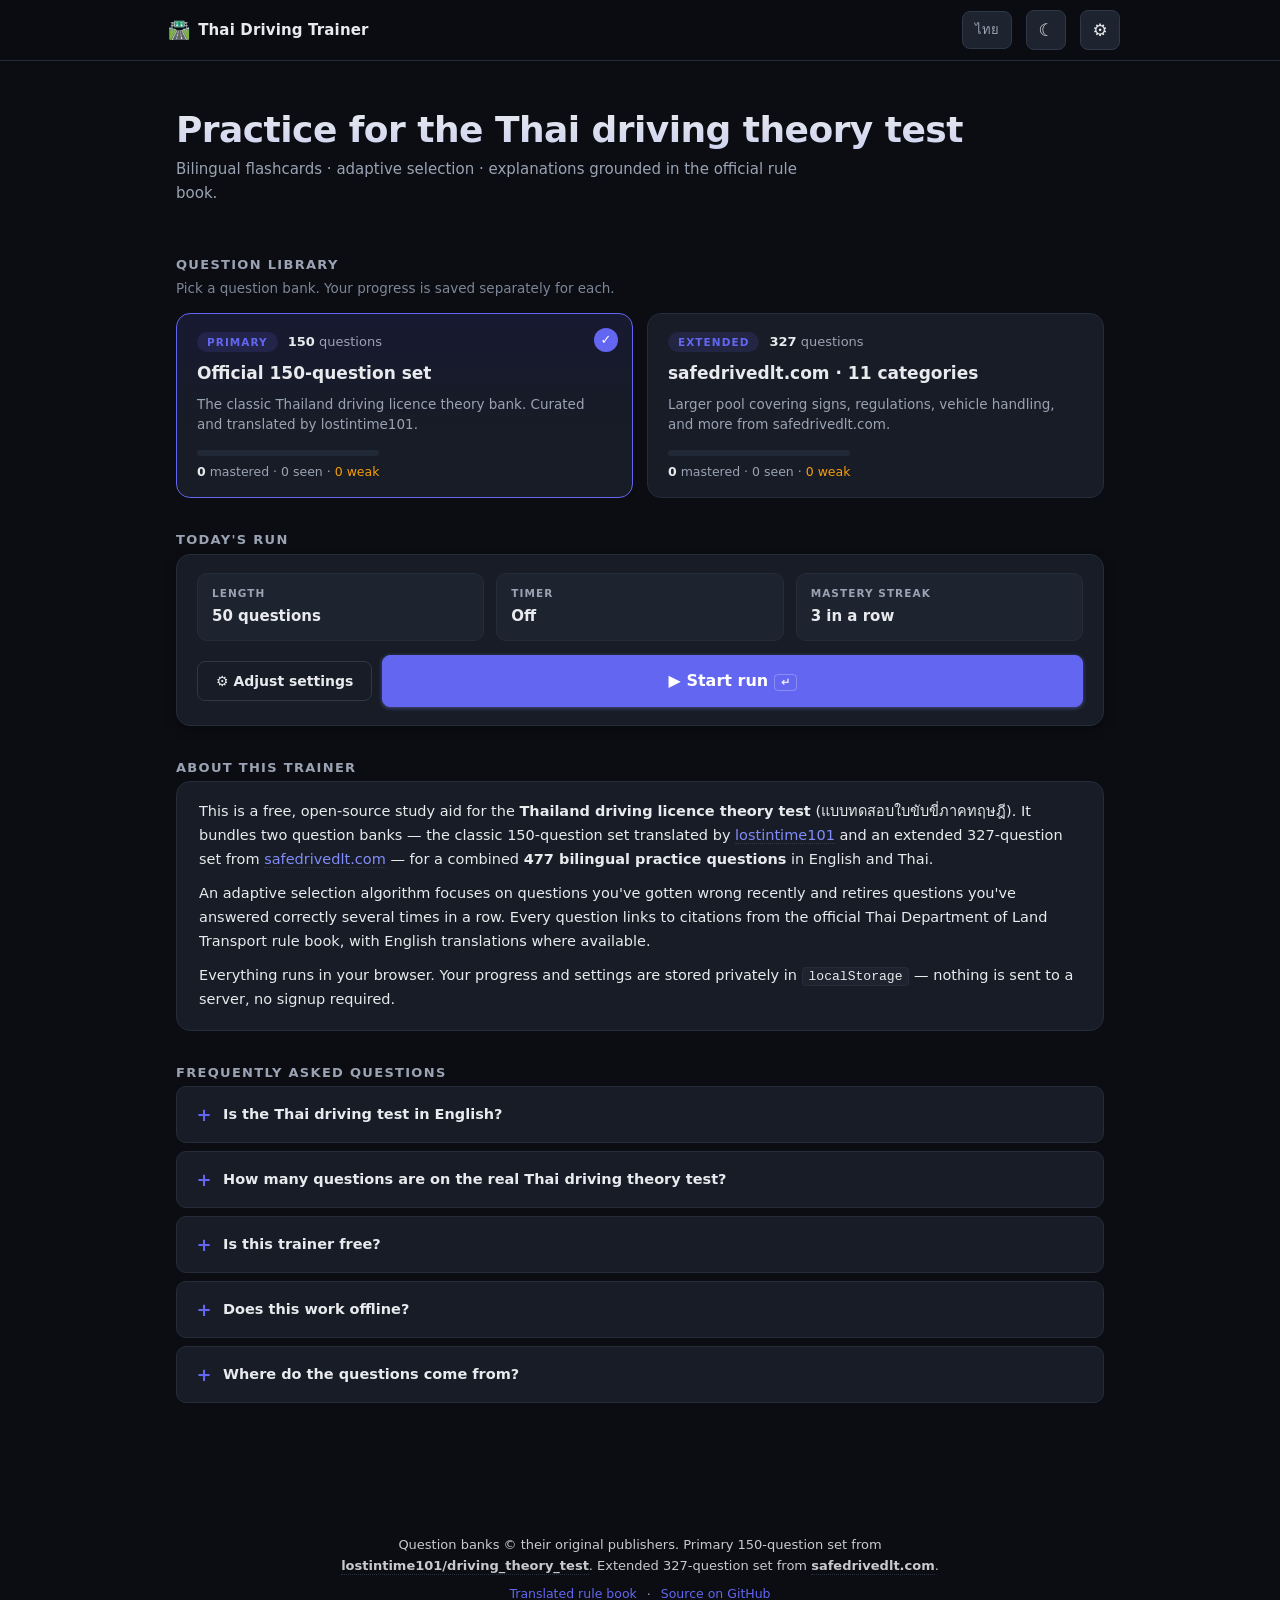
==== docs/index.html @ e51fa74f "Publish GitHub Pages from docs" ====
<!doctype html>
<html lang=en>
<head>
<meta charset=utf-8>
<meta name=viewport content="width=device-width,initial-scale=1,viewport-fit=cover">
<meta name=color-scheme content="dark light">
<meta name=theme-color content="#0b0d12" media="(prefers-color-scheme: dark)">
<meta name=theme-color content="#f5f6fa" media="(prefers-color-scheme: light)">

<title>Thai Driving Trainer — Free bilingual Thailand driving licence theory test practice</title>
<meta name=description content="Free bilingual (Thai / English) practice for the Thailand driving licence theory test. 477 questions across two banks, adaptive flashcards, explanations grounded in the official rule book. Works offline, no signup.">
<meta name=keywords content="Thai driving test, Thailand driving licence, ใบขับขี่, แบบทดสอบใบขับขี่, driving theory test Thailand, Thai driving practice, bilingual driving test, ข้อสอบใบขับขี่, safedrivedlt, free driving quiz Thailand">
<meta name=author content="Rawgeek">
<meta name=robots content="index,follow,max-image-preview:large">
<link rel=canonical href="https://rawgeek.github.io/thai-driving-test/">
<link rel="alternate" hreflang="en" href="https://rawgeek.github.io/thai-driving-test/">
<link rel="alternate" hreflang="th" href="https://rawgeek.github.io/thai-driving-test/">
<link rel="alternate" hreflang="x-default" href="https://rawgeek.github.io/thai-driving-test/">

<!-- Open Graph -->
<meta property="og:type" content="website">
<meta property="og:site_name" content="Thai Driving Trainer">
<meta property="og:title" content="Thai Driving Trainer — Free bilingual Thailand driving licence test practice">
<meta property="og:description" content="477 bilingual practice questions for the Thailand driving licence theory test. Adaptive flashcards, rule-book citations, light & dark mode. Free, no signup.">
<meta property="og:url" content="https://rawgeek.github.io/thai-driving-test/">
<meta property="og:locale" content="en_US">
<meta property="og:locale:alternate" content="th_TH">
<meta property="og:image" content="https://rawgeek.github.io/thai-driving-test/og-image.png">
<meta property="og:image:width" content="1200">
<meta property="og:image:height" content="630">
<meta property="og:image:alt" content="Thai Driving Trainer — bilingual Thailand driving licence theory test">

<!-- Twitter -->
<meta name="twitter:card" content="summary_large_image">
<meta name="twitter:title" content="Thai Driving Trainer — Free bilingual Thailand driving test practice">
<meta name="twitter:description" content="477 bilingual practice questions, adaptive flashcards, rule-book citations. Free, no signup.">
<meta name="twitter:image" content="https://rawgeek.github.io/thai-driving-test/og-image.png">

<link rel=stylesheet href=styles.css>
<link rel="icon" href="favicon.svg" type="image/svg+xml">
<link rel="apple-touch-icon" href="apple-touch-icon.png">
<link rel="manifest" href="manifest.webmanifest">

<script type="application/ld+json">
{
  "@context": "https://schema.org",
  "@graph": [
    {
      "@type": "WebSite",
      "@id": "https://rawgeek.github.io/thai-driving-test/#website",
      "url": "https://rawgeek.github.io/thai-driving-test/",
      "name": "Thai Driving Trainer",
      "description": "Free bilingual practice for the Thailand driving licence theory test.",
      "inLanguage": ["en", "th"]
    },
    {
      "@type": "WebApplication",
      "@id": "https://rawgeek.github.io/thai-driving-test/#app",
      "name": "Thai Driving Trainer",
      "url": "https://rawgeek.github.io/thai-driving-test/",
      "applicationCategory": "EducationalApplication",
      "operatingSystem": "Any (web browser)",
      "browserRequirements": "Requires JavaScript and modern browser",
      "isAccessibleForFree": true,
      "offers": { "@type": "Offer", "price": "0", "priceCurrency": "USD" },
      "inLanguage": ["en", "th"],
      "audience": { "@type": "Audience", "audienceType": "Driving licence applicants in Thailand" },
      "featureList": [
        "Bilingual Thai/English questions",
        "Adaptive flashcard selection",
        "477 questions across two banks",
        "Explanations grounded in the official rule book",
        "Optional timer",
        "Light and dark themes",
        "Offline-friendly, no signup, progress saved locally"
      ]
    },
    {
      "@type": "Course",
      "name": "Thailand Driving Licence Theory Practice",
      "description": "Self-paced bilingual practice for the Thailand driving licence written test.",
      "provider": { "@type": "Organization", "name": "Thai Driving Trainer (community project)" },
      "inLanguage": ["en", "th"],
      "educationalLevel": "Beginner",
      "isAccessibleForFree": true,
      "hasCourseInstance": {
        "@type": "CourseInstance",
        "courseMode": "online",
        "courseWorkload": "PT2H"
      }
    }
  ]
}
</script>
</head>
<body>
<a class=skip href="#main">Skip to main</a>
<header role=banner>
  <div class=hdr-row>
    <button class="brand brand-btn" id=homeBtn type=button aria-label="Back to home">
      <span class=brand-mark aria-hidden=true>🛣️</span>
      <span class=brand-text>Thai Driving Trainer</span>
    </button>
    <span class=spacer></span>
    <span class=timer id=timer hidden role=timer aria-live=off aria-atomic=true>--:--</span>
    <label class=toggle id=thToggle title="Show Thai original (T)">
      <input type=checkbox id=thChk aria-label="Show Thai original">
      <span lang=th>ไทย</span>
    </label>
    <button class=iconbtn id=themeBtn type=button aria-label="Toggle theme" aria-pressed=false><span aria-hidden=true>◐</span></button>
    <button class=iconbtn id=settingsBtn type=button aria-label="Settings" aria-haspopup=dialog aria-controls=setdlg><span aria-hidden=true>⚙</span></button>
  </div>
</header>

<main class=wrap id=main>

<!-- ============ HOME / DASHBOARD ============ -->
<section id=home aria-label="Home">
  <div class=hero>
    <h1 class=hero-title>Practice for the Thai driving theory test</h1>
    <p class=hero-sub>Bilingual flashcards · adaptive selection · explanations grounded in the official rule book.</p>
    <p class=hero-sub-th lang=th>ฝึกทำข้อสอบใบขับขี่ภาคทฤษฎี ภาษาไทยและอังกฤษ ใช้งานฟรี ไม่ต้องสมัครสมาชิก</p>
  </div>

  <h2 class=section-title>Question library</h2>
  <p class=section-sub>Pick a question bank. Your progress is saved separately for each.</p>
  <div class=libgrid role=radiogroup aria-label="Question library">
    <button class=libcard data-ds=primary type=button role=radio aria-checked=false>
      <div class=libcard-head>
        <span class=libcard-badge>Primary</span>
        <span class=libcard-count><b id=primCount>150</b> questions</span>
      </div>
      <h3 class=libcard-title>Official 150-question set</h3>
      <p class=libcard-desc>The classic Thailand driving licence theory bank. Curated and translated by lostintime101.</p>
      <div class=libcard-prog>
        <div class=miniprog><div class=miniprogfill id=primFill style="width:0%"></div></div>
        <div class=libcard-stats id=primStats>—</div>
      </div>
    </button>

    <button class=libcard data-ds=safedrive type=button role=radio aria-checked=false>
      <div class=libcard-head>
        <span class=libcard-badge>Extended</span>
        <span class=libcard-count><b id=sdCount>327</b> questions</span>
      </div>
      <h3 class=libcard-title>safedrivedlt.com · 11 categories</h3>
      <p class=libcard-desc>Larger pool covering signs, regulations, vehicle handling, and more from safedrivedlt.com.</p>
      <div class=libcard-prog>
        <div class=miniprog><div class=miniprogfill id=sdFill style="width:0%"></div></div>
        <div class=libcard-stats id=sdStats>—</div>
      </div>
    </button>
  </div>

  <h2 class=section-title>Today's run</h2>
  <div class=runcfg>
    <div class=runcfg-row>
      <div class=runcfg-item>
        <div class=runcfg-lbl>Length</div>
        <div class=runcfg-val id=cfgLen>50 questions</div>
      </div>
      <div class=runcfg-item>
        <div class=runcfg-lbl>Timer</div>
        <div class=runcfg-val id=cfgTim>Off</div>
      </div>
      <div class=runcfg-item>
        <div class=runcfg-lbl>Mastery streak</div>
        <div class=runcfg-val id=cfgMas>3</div>
      </div>
    </div>
    <div class=runcfg-actions>
      <button class="btn btn-ghost" id=cfgEditBtn type=button>
        <span aria-hidden=true>⚙</span> Adjust settings
      </button>
      <button class="btn btn-primary btn-lg" id=startBtn type=button>
        <span aria-hidden=true>▶</span> Start run <span class=kbd aria-hidden=true>↵</span>
      </button>
    </div>
  </div>

  <h2 class=section-title>About this trainer</h2>
  <div class=about>
    <p>This is a free, open-source study aid for the <strong>Thailand driving licence theory test</strong> (แบบทดสอบใบขับขี่ภาคทฤษฎี). It bundles two question banks — the classic 150-question set translated by <a href="https://github.com/lostintime101/driving_theory_test/" target=_blank rel="noopener noreferrer">lostintime101</a> and an extended 327-question set from <a href="https://safedrivedlt.com/" target=_blank rel="noopener noreferrer" hreflang=th>safedrivedlt.com</a> — for a combined <strong>477 bilingual practice questions</strong> in English and Thai.</p>
    <p>An adaptive selection algorithm focuses on questions you've gotten wrong recently and retires questions you've answered correctly several times in a row. Every question links to citations from the official Thai Department of Land Transport rule book, with English translations where available.</p>
    <p>Everything runs in your browser. Your progress and settings are stored privately in <code>localStorage</code> — nothing is sent to a server, no signup required.</p>
  </div>

  <h2 class=section-title>Frequently asked questions</h2>
  <div class=faq>
    <details>
      <summary>Is the Thai driving test in English?</summary>
      <p>The official test offered at the Department of Land Transport (DLT) is available in several languages including English, Thai, Chinese, and Japanese, depending on the location. This trainer shows both Thai and English so you can prepare in either language and recognise key Thai vocabulary that may appear on signs.</p>
    </details>
    <details>
      <summary>How many questions are on the real Thai driving theory test?</summary>
      <p>The real test draws 50 random questions from a pool of around 1,000. You must answer at least 45 correctly (90%) to pass. This trainer mirrors the structure with its own configurable run length so you can rehearse under similar conditions.</p>
    </details>
    <details>
      <summary>Is this trainer free?</summary>
      <p>Yes — completely free, no signup, no ads, no tracking. The full source is on <a href="https://github.com/rawgeek/thai-driving-test" target=_blank rel="noopener noreferrer">GitHub</a>.</p>
    </details>
    <details>
      <summary>Does this work offline?</summary>
      <p>Once the page has loaded, the questions, images, and explanations are cached by the browser. Progress is stored locally — you can study on a flight or with no signal.</p>
    </details>
    <details>
      <summary>Where do the questions come from?</summary>
      <p>The 150-question primary bank is from <a href="https://github.com/lostintime101/driving_theory_test/" target=_blank rel="noopener noreferrer">lostintime101/driving_theory_test</a>, which compiled and translated them. The 327-question extended bank is scraped from <a href="https://safedrivedlt.com/" target=_blank rel="noopener noreferrer" hreflang=th>safedrivedlt.com</a>, a public Thai driving quiz site. All Thai source content remains the property of those publishers.</p>
    </details>
  </div>
</section>

<script type="application/ld+json">
{
  "@context": "https://schema.org",
  "@type": "FAQPage",
  "mainEntity": [
    {"@type":"Question","name":"Is the Thai driving test in English?","acceptedAnswer":{"@type":"Answer","text":"The official test offered at the Department of Land Transport (DLT) is available in several languages including English, Thai, Chinese, and Japanese, depending on the location."}},
    {"@type":"Question","name":"How many questions are on the real Thai driving theory test?","acceptedAnswer":{"@type":"Answer","text":"The real test draws 50 random questions from a pool of around 1,000. You must answer at least 45 correctly (90%) to pass."}},
    {"@type":"Question","name":"Is this trainer free?","acceptedAnswer":{"@type":"Answer","text":"Yes, completely free, no signup, no ads, no tracking. The full source is on GitHub."}},
    {"@type":"Question","name":"Does this work offline?","acceptedAnswer":{"@type":"Answer","text":"Once the page has loaded, questions, images, and explanations are cached by the browser. Progress is stored locally."}},
    {"@type":"Question","name":"Where do the questions come from?","acceptedAnswer":{"@type":"Answer","text":"The 150-question primary bank is from lostintime101/driving_theory_test on GitHub. The 327-question extended bank is from safedrivedlt.com."}}
  ]
}
</script>

<!-- ============ RUN VIEW ============ -->
<section id=runview hidden aria-label="Current run">
  <div class=bar role=progressbar aria-label="Mastery progress" aria-valuemin=0 aria-valuemax=100 id=barOuter aria-valuenow=0>
    <div id=barfill style="width:0%"></div>
  </div>
  <div class=runbar id=runbar>
    <span class=runbar-pill><span class=runbar-lbl>Run</span> <b id=runIdx>0</b> / <b id=runTarget>0</b></span>
    <span class=runbar-pill><span class=runbar-lbl>Correct</span> <b id=runCorrect>0</b></span>
    <span class=runbar-ds id=runbarDs></span>
    <span class=spacer></span>
    <span class=stats id=stats aria-live=polite aria-atomic=true></span>
    <button class="btn btn-sm" id=endRunBtn type=button>End run</button>
  </div>
  <div id=app aria-live=polite aria-busy=false></div>
</section>

<!-- ============ DIALOGS ============ -->
<dialog id=ruledlg aria-labelledby=ruledlg_title>
  <button class=close type=button onclick="document.getElementById('ruledlg').close()" aria-label="Close"><span aria-hidden=true>×</span></button>
  <h3 id=ruledlg_title></h3>
  <pre id=ruledlg_body></pre>
</dialog>
<dialog id=setdlg aria-labelledby=setdlg_title>
  <button class=close type=button onclick="document.getElementById('setdlg').close()" aria-label="Close settings"><span aria-hidden=true>×</span></button>
  <h3 id=setdlg_title>Settings</h3>
  <form class="settings dlg-body" onsubmit="return false">
    <div class=field>
      <label id=lblTheme>Theme</label>
      <div class=seg id=segTheme role=radiogroup aria-labelledby=lblTheme>
        <button data-v=dark type=button role=radio aria-checked=false aria-pressed=false>Dark</button>
        <button data-v=light type=button role=radio aria-checked=false aria-pressed=false>Light</button>
      </div>
    </div>
    <div class=field>
      <label for=rngMastery>Mastery streak <span class=val id=valMastery>3</span></label>
      <input type=range id=rngMastery min=1 max=10 step=1 aria-describedby=hintMastery>
      <div class=hint id=hintMastery>Consecutive correct answers needed to consider a question mastered.</div>
    </div>
    <div class=field>
      <label for=rngWeak>Out-of-weak streak <span class=val id=valWeak>1</span></label>
      <input type=range id=rngWeak min=1 max=10 step=1 aria-describedby=hintWeak>
      <div class=hint id=hintWeak>Consecutive correct answers needed to leave the “weak” pool.</div>
    </div>
    <div class=field>
      <div class=row>
        <label id=lblLimit for=swLimit style="margin:0">Limit questions per run</label>
        <button type=button class=switch id=swLimit role=switch aria-checked=false aria-labelledby=lblLimit></button>
      </div>
      <div class=hint>When off, a run uses all questions in the active dataset.</div>
    </div>
    <div class=field id=fldQpr hidden>
      <label for=rngQpr>Questions per run <span class=val id=valQpr>50</span></label>
      <input type=range id=rngQpr min=10 max=400 step=1 aria-describedby=hintQpr>
      <div class=hint id=hintQpr>Slider max adapts to the active dataset.</div>
    </div>
    <div class=field>
      <div class=row>
        <label id=lblTimer for=swTimer style="margin:0">Enable timer</label>
        <button type=button class=switch id=swTimer role=switch aria-checked=false aria-labelledby=lblTimer></button>
      </div>
      <div class=hint>Total time = questions per run × time per question.</div>
    </div>
    <div class=field id=fldTpq hidden>
      <label for=rngTpq>Time per question <span class=val id=valTpq>72s</span></label>
      <input type=range id=rngTpq min=15 max=180 step=1>
    </div>
    <div class=actions>
      <button class="btn btn-danger" id=resetProgBtn type=button>Reset progress</button>
      <button class="btn btn-primary" type=button onclick="document.getElementById('setdlg').close()">Done</button>
    </div>
  </form>
</dialog>
</main>

<footer class=foot role=contentinfo>
  <p class=foot-credits>
    Question banks &copy; their original publishers.
    Primary 150-question set from
    <a href="https://github.com/lostintime101/driving_theory_test/" target=_blank rel="noopener noreferrer"><strong>lostintime101/driving_theory_test</strong></a>.
    Extended 327-question set from
    <a href="https://safedrivedlt.com/courses/%E0%B8%82%E0%B9%89%E0%B8%AD%E0%B8%AA%E0%B8%AD%E0%B8%9A%E0%B9%83%E0%B8%9A%E0%B8%82%E0%B8%B1%E0%B8%9A%E0%B8%82%E0%B8%B5%E0%B9%88-%E0%B8%9D%E0%B8%B6%E0%B8%81%E0%B8%97%E0%B9%8D%E0%B8%B2/quizzes/%E0%B9%81%E0%B8%9A%E0%B8%9A%E0%B8%97%E0%B8%94%E0%B8%AA%E0%B8%AD%E0%B8%9A-quizmaker-%E0%B9%81%E0%B8%97%E0%B8%A3%E0%B8%81%E0%B8%A3%E0%B8%B9%E0%B8%9B-html/" target=_blank rel="noopener noreferrer" hreflang=th><strong lang=th>safedrivedlt.com</strong></a>.
  </p>
  <p class=foot-links>
    <a href="https://rawgeek.github.io/thai-driving-rules-translations" target=_blank rel="noopener noreferrer">Translated rule book</a>
    <span aria-hidden=true>·</span>
    <a href="https://github.com/rawgeek/thai-driving-test" target=_blank rel="noopener noreferrer">Source on GitHub</a>
  </p>
</footer>
<script src=app.js></script>
</body>
</html>
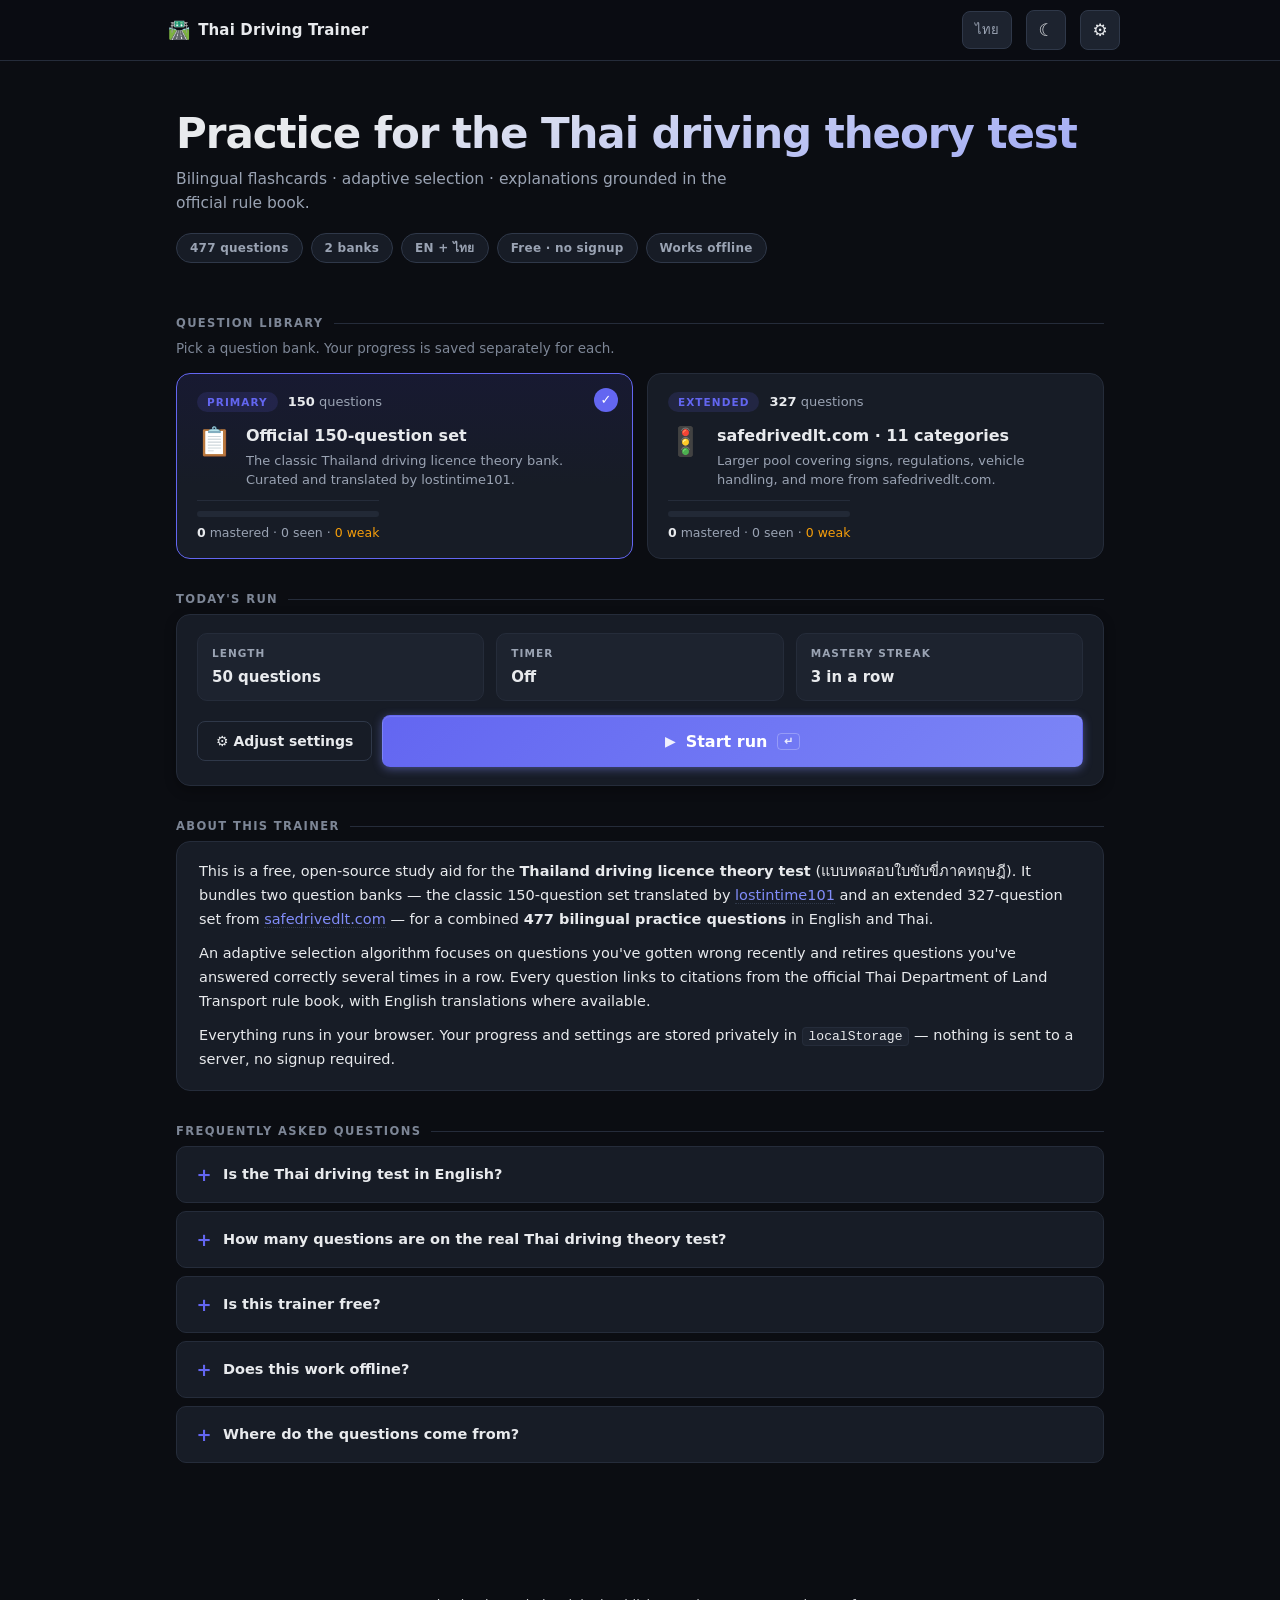
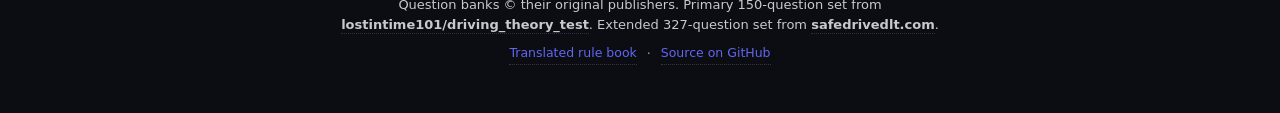
==== commit 399a21ae: "Sync docs mirror" ====
--- a/docs/index.html
+++ b/docs/index.html
@@ -120,6 +120,13 @@
     <h1 class=hero-title>Practice for the Thai driving theory test</h1>
     <p class=hero-sub>Bilingual flashcards · adaptive selection · explanations grounded in the official rule book.</p>
     <p class=hero-sub-th lang=th>ฝึกทำข้อสอบใบขับขี่ภาคทฤษฎี ภาษาไทยและอังกฤษ ใช้งานฟรี ไม่ต้องสมัครสมาชิก</p>
+    <div class=hero-pills aria-hidden=true>
+      <span class=hero-pill>477 questions</span>
+      <span class=hero-pill>2 banks</span>
+      <span class=hero-pill>EN + ไทย</span>
+      <span class=hero-pill>Free · no signup</span>
+      <span class=hero-pill>Works offline</span>
+    </div>
   </div>
 
   <h2 class=section-title>Question library</h2>
@@ -130,8 +137,13 @@
         <span class=libcard-badge>Primary</span>
         <span class=libcard-count><b id=primCount>150</b> questions</span>
       </div>
-      <h3 class=libcard-title>Official 150-question set</h3>
-      <p class=libcard-desc>The classic Thailand driving licence theory bank. Curated and translated by lostintime101.</p>
+      <div class=libcard-body>
+        <span class=libcard-icon aria-hidden=true>📋</span>
+        <div>
+          <h3 class=libcard-title>Official 150-question set</h3>
+          <p class=libcard-desc>The classic Thailand driving licence theory bank. Curated and translated by lostintime101.</p>
+        </div>
+      </div>
       <div class=libcard-prog>
         <div class=miniprog><div class=miniprogfill id=primFill style="width:0%"></div></div>
         <div class=libcard-stats id=primStats>—</div>
@@ -143,8 +155,13 @@
         <span class=libcard-badge>Extended</span>
         <span class=libcard-count><b id=sdCount>327</b> questions</span>
       </div>
-      <h3 class=libcard-title>safedrivedlt.com · 11 categories</h3>
-      <p class=libcard-desc>Larger pool covering signs, regulations, vehicle handling, and more from safedrivedlt.com.</p>
+      <div class=libcard-body>
+        <span class=libcard-icon aria-hidden=true>🚦</span>
+        <div>
+          <h3 class=libcard-title>safedrivedlt.com · 11 categories</h3>
+          <p class=libcard-desc>Larger pool covering signs, regulations, vehicle handling, and more from safedrivedlt.com.</p>
+        </div>
+      </div>
       <div class=libcard-prog>
         <div class=miniprog><div class=miniprogfill id=sdFill style="width:0%"></div></div>
         <div class=libcard-stats id=sdStats>—</div>
@@ -165,15 +182,17 @@
       </div>
       <div class=runcfg-item>
         <div class=runcfg-lbl>Mastery streak</div>
-        <div class=runcfg-val id=cfgMas>3</div>
+        <div class=runcfg-val id=cfgMas>3 in a row</div>
       </div>
     </div>
     <div class=runcfg-actions>
       <button class="btn btn-ghost" id=cfgEditBtn type=button>
         <span aria-hidden=true>⚙</span> Adjust settings
       </button>
-      <button class="btn btn-primary btn-lg" id=startBtn type=button>
-        <span aria-hidden=true>▶</span> Start run <span class=kbd aria-hidden=true>↵</span>
+      <button class="btn btn-primary btn-lg btn-start" id=startBtn type=button>
+        <span class=btn-start-icon aria-hidden=true>▶</span>
+        <span>Start run</span>
+        <span class=kbd aria-hidden=true>↵</span>
       </button>
     </div>
   </div>
